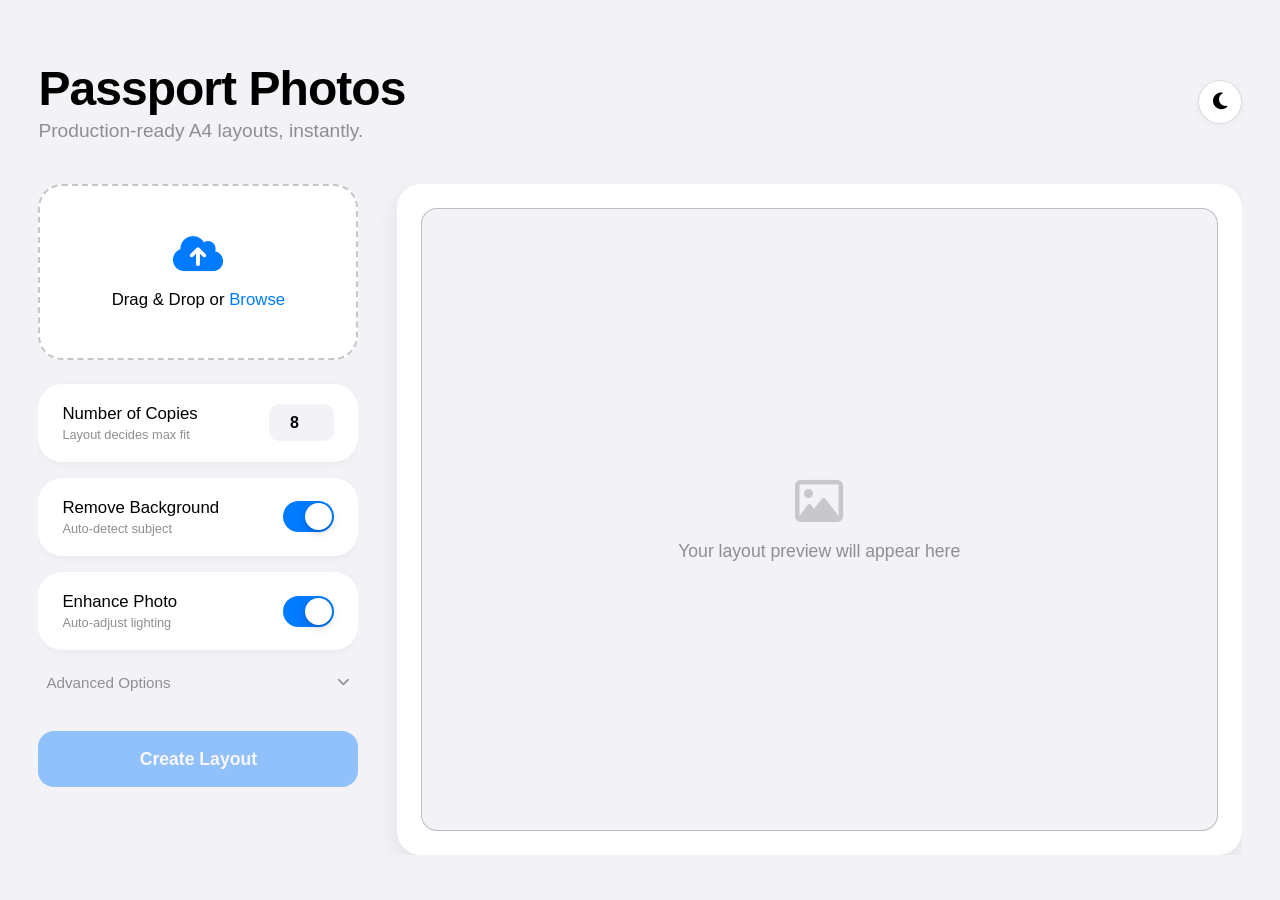
==== frontend/index.html @ 0ce2257e "feat: Implement initial frontend application with core UI, styling, and client-side logic." ====
<!DOCTYPE html>
<html lang="en">
<head>
    <meta charset="UTF-8">
    <meta name="viewport" content="width=device-width, initial-scale=1.0, viewport-fit=cover">
    <title>Passport Photo Pro</title>
    <!-- Icons -->
    <link rel="stylesheet" href="https://cdnjs.cloudflare.com/ajax/libs/font-awesome/6.4.0/css/all.min.css">
    <!-- Styles -->
    <link rel="stylesheet" href="src/css/styles.css">
</head>
<body>
    <div class="app-container">
        <header class="app-header">
            <div>
                <h1>Passport Photos</h1>
                <p>Production-ready A4 layouts, instantly.</p>
            </div>
            <button id="theme-toggle" class="theme-toggle-btn" aria-label="Toggle Theme">
                <i class="fa-solid fa-moon"></i>
            </button>
        </header>

        <main class="main-content">
            <!-- Sidebar / Controls -->
            <aside class="controls-panel">
                <form id="upload-form">
                    <div class="upload-zone" id="upload-zone">
                        <i class="fa-solid fa-cloud-arrow-up"></i>
                        <p>Drag & Drop or <span>Browse</span></p>
                        <input type="file" id="image-input" accept="image/jpeg, image/png" hidden>
                    </div>
                    
                    <!-- File details -->
                    <div id="file-info" class="file-info hidden">
                        <span id="file-name" class="file-name"></span>
                        <i class="fa-solid fa-xmark remove-btn" id="remove-file-btn" aria-label="Remove image"></i>
                    </div>

                    <div class="settings-group">
                        <div class="setting-item">
                            <div>
                                <label for="copies">Number of Copies</label>
                                <small>Layout decides max fit</small>
                            </div>
                            <input type="number" id="copies" name="copies" value="8" min="1" max="50">
                        </div>

                        <div class="setting-item">
                            <div>
                                <label for="remove-bg">Remove Background</label>
                                <small>Auto-detect subject</small>
                            </div>
                            <label class="switch">
                                <input type="checkbox" id="remove-bg" name="remove_bg" checked>
                                <span class="slider"></span>
                            </label>
                        </div>
                        
                        <div class="setting-item">
                            <div>
                                <label for="enhance">Enhance Photo</label>
                                <small>Auto-adjust lighting</small>
                            </div>
                            <label class="switch">
                                <input type="checkbox" id="enhance" name="enhance" checked>
                                <span class="slider"></span>
                            </label>
                        </div>
                    </div>

                    <div class="accordion-container">
                        <button type="button" class="accordion-toggle" id="advanced-toggle" aria-expanded="false">
                            Advanced Options
                            <i class="fa-solid fa-chevron-down chevron"></i>
                        </button>
                        <div class="accordion-content" id="advanced-content">
                            <div class="accordion-content-inner">
                                <div class="settings-group">
                                    <div class="setting-item">
                                        <div>
                                            <label for="page-size">Page Size</label>
                                        </div>
                                        <select id="page-size" name="page_size" class="custom-select">
                                            <option value="A4" selected>A4</option>
                                            <option value="Letter">US Letter</option>
                                            <option value="4x6">4x6</option>
                                            <option value="5x7">5x7</option>
                                        </select>
                                    </div>
                                    <div class="setting-item">
                                        <div>
                                            <label for="orientation">Orientation</label>
                                        </div>
                                        <select id="orientation" name="orientation" class="custom-select">
                                            <option value="portrait" selected>Portrait</option>
                                            <option value="landscape">Landscape</option>
                                        </select>
                                    </div>
                                </div>
                            </div>
                        </div>
                    </div>

                    <button type="submit" id="generate-btn" class="primary-btn" disabled>
                        Create Layout
                    </button>
                </form>

                <!-- Actions for generated preview -->
                <div id="actions-panel" class="actions-panel hidden">
                    <button id="download-btn" class="secondary-btn">
                        <i class="fa-solid fa-download"></i> Save PNG
                    </button>
                    <button id="print-btn" class="secondary-btn">
                        <i class="fa-solid fa-print"></i> Print
                    </button>
                </div>
            </aside>

            <!-- Preview Area -->
            <section class="preview-panel">
                <div class="preview-container" id="preview-container">
                    <div class="empty-state" id="empty-state">
                        <i class="fa-regular fa-image"></i>
                        <p>Your layout preview will appear here</p>
                    </div>
                    <!-- Loading overlay -->
                    <div class="loading-overlay hidden" id="loading-overlay">
                        <div class="spinner"></div>
                        <p>Processing image...</p>
                    </div>
                    <div id="live-preview-grid" class="hidden"></div>
                    <img id="final-layout-image" class="hidden" alt="A4 Passport Layout" />
                </div>
            </section>
        </main>
    </div>

    <!-- Scripts -->
    <script src="src/js/api.js"></script>
    <script src="src/js/app.js"></script>
</body>
</html>
---- frontend/src/css/styles.css ----
:root {
    /* Apple Minimal Light Mode Colors */
    --bg-page: #F2F2F7;
    --bg-card: #FFFFFF;
    --bg-elevated: #FFFFFF;
    
    --text-primary: #000000;
    --text-secondary: #8E8E93;
    --text-placeholder: #C7C7CC;
    
    --accent: #007AFF;
    --accent-hover: #0056b3;
    
    --border: rgba(60, 60, 67, 0.18);
    --border-divider: rgba(60, 60, 67, 0.29);
    
    --shadow-sm: 0 2px 8px rgba(0, 0, 0, 0.04);
    --shadow-md: 0 8px 24px rgba(0, 0, 0, 0.08);
    --shadow-lg: 0 16px 40px rgba(0, 0, 0, 0.12);

    --danger: #FF3B30;
    
    --radius-sm: 10px;
    --radius-md: 16px;
    --radius-lg: 24px;
    
    --font-system: -apple-system, BlinkMacSystemFont, "SF Pro Display", "Segoe UI", Roboto, Helvetica, Arial, sans-serif, "Apple Color Emoji", "Segoe UI Emoji", "Segoe UI Symbol";
    --transition-snappy: all 0.25s cubic-bezier(0.2, 0.8, 0.2, 1);
}

[data-theme="dark"] {
        /* Apple Minimal Dark Mode Colors */
        --bg-page: #000000;
        --bg-card: #1C1C1E;
        --bg-elevated: #2C2C2E;
        
        --text-primary: #FFFFFF;
        --text-secondary: #EBEBF5;
        --text-secondary-opacity: 0.6;
        --text-placeholder: #EBEBF5;
        
        --accent: #0A84FF;
        --accent-hover: #5E5CE6;
        
        --border: rgba(84, 84, 88, 0.65);
        --border-divider: rgba(84, 84, 88, 0.65);
        
        --shadow-sm: 0 2px 8px rgba(0, 0, 0, 0.2);
        --shadow-md: 0 8px 24px rgba(0, 0, 0, 0.4);
        --shadow-lg: 0 16px 40px rgba(0, 0, 0, 0.6);

        --danger: #FF453A;
}

* {
    margin: 0;
    padding: 0;
    box-sizing: border-box;
}

body {
    font-family: var(--font-system);
    background-color: var(--bg-page);
    color: var(--text-primary);
    min-height: 100vh;
    display: flex;
    justify-content: center;
    align-items: center;
    -webkit-font-smoothing: antialiased;
    -moz-osx-font-smoothing: grayscale;
    padding: clamp(1rem, 3vw, 3rem);
}

/* App Layout */
.app-container {
    width: 100%;
    max-width: 1400px;
    height: clamp(600px, 90vh, 1000px);
    display: flex;
    flex-direction: column;
    gap: clamp(1rem, 2vw, 2rem);
}

.app-header {
    padding: 1rem 0;
    display: flex;
    justify-content: space-between;
    align-items: center;
}

.theme-toggle-btn {
    background: var(--bg-card);
    border: 1px solid var(--border);
    color: var(--text-primary);
    width: 44px;
    height: 44px;
    border-radius: 50%;
    cursor: pointer;
    font-size: 1.2rem;
    display: flex;
    align-items: center;
    justify-content: center;
    box-shadow: var(--shadow-sm);
    transition: var(--transition-snappy);
}
.theme-toggle-btn:hover {
    background: var(--bg-elevated);
    transform: scale(1.05);
}

.app-header h1 {
    font-size: clamp(2rem, 4vw, 3rem);
    font-weight: 700;
    letter-spacing: -0.02em;
    margin-bottom: 0.25rem;
}

.app-header p {
    color: var(--text-secondary);
    font-size: clamp(1rem, 1.5vw, 1.25rem);
    font-weight: 400;
}

.main-content {
    display: flex;
    gap: clamp(1.5rem, 3vw, 2.5rem);
    flex: 1;
    overflow: hidden;
}

/* Controls Panel */
.controls-panel {
    width: clamp(300px, 25vw, 380px);
    display: flex;
    flex-direction: column;
    gap: 1.5rem;
    overflow-y: auto;
    padding-bottom: 2rem;
}

.controls-panel::-webkit-scrollbar {
    width: 0; /* Hide scrollbar for an effortless look */
}

#upload-form {
    display: flex;
    flex-direction: column;
    gap: 1.5rem;
}

/* Form Groups as Apple "List" Style */
.settings-group {
    display: flex;
    flex-direction: column;
    gap: 1rem;
}

.setting-item {
    background-color: var(--bg-card);
    border-radius: var(--radius-lg);
    box-shadow: var(--shadow-sm);
    display: flex;
    justify-content: space-between;
    align-items: center;
    padding: 1.25rem 1.5rem;
}

.setting-item label {
    font-size: 1.05rem;
    font-weight: 500;
}

.setting-item small {
    display: block;
    font-size: 0.8rem;
    color: var(--text-secondary);
    margin-top: 0.2rem;
}

.setting-item input[type="number"] {
    width: 65px;
    background-color: var(--bg-page);
    border: none;
    color: var(--text-primary);
    border-radius: var(--radius-sm);
    padding: 0.6rem;
    text-align: center;
    font-family: inherit;
    font-size: 1rem;
    font-weight: 600;
    transition: var(--transition-snappy);
}

.setting-item input[type="number"]:focus {
    outline: none;
    box-shadow: 0 0 0 2px var(--accent);
}

.custom-select {
    appearance: none;
    background-color: var(--bg-page);
    border: none;
    color: var(--text-primary);
    border-radius: var(--radius-sm);
    padding: 0.6rem 2rem 0.6rem 1rem;
    font-family: inherit;
    font-size: 1rem;
    font-weight: 600;
    cursor: pointer;
    background-image: url('data:image/svg+xml;charset=US-ASCII,<svg xmlns="http://www.w3.org/2000/svg" width="24" height="24" viewBox="0 0 24 24" fill="none" stroke="%238E8E93" stroke-width="2" stroke-linecap="round" stroke-linejoin="round"><polyline points="6 9 12 15 18 9"></polyline></svg>');
    background-repeat: no-repeat;
    background-position: right 0.5rem center;
    background-size: 1em;
}
.custom-select:focus {
    outline: none;
    box-shadow: 0 0 0 2px var(--accent);
}

/* Accordion Styles */
.accordion-toggle {
    width: 100%;
    display: flex;
    justify-content: space-between;
    align-items: center;
    background: none;
    border: none;
    padding: 0 0.5rem;
    color: var(--text-secondary);
    font-size: 0.95rem;
    font-weight: 500;
    cursor: pointer;
    margin-bottom: 0.5rem;
}

.accordion-toggle:focus {
    outline: none;
}

.accordion-toggle .chevron {
    transition: transform 0.3s ease;
    font-size: 0.8rem;
}

.accordion-toggle[aria-expanded="true"] .chevron {
    transform: rotate(-180deg);
}

.accordion-content {
    display: grid;
    grid-template-rows: 0fr;
    transition: grid-template-rows 0.3s ease;
}

.accordion-content.open {
    grid-template-rows: 1fr;
}

.accordion-content-inner {
    overflow: hidden;
}

/* Apple iOS Toggle Switch */
.switch {
    position: relative;
    display: inline-block;
    width: 51px;
    height: 31px;
}

.switch input { 
    opacity: 0;
    width: 0;
    height: 0;
}

.slider {
    position: absolute;
    cursor: pointer;
    top: 0; left: 0; right: 0; bottom: 0;
    background-color: var(--border);
    transition: var(--transition-snappy);
    border-radius: 31px;
}

.slider:before {
    position: absolute;
    content: "";
    height: 27px;
    width: 27px;
    left: 2px;
    bottom: 2px;
    background-color: #FFFFFF;
    transition: var(--transition-snappy);
    border-radius: 50%;
    box-shadow: 0 3px 8px rgba(0,0,0,0.15), 0 3px 1px rgba(0,0,0,0.06);
}

input:focus-visible + .slider {
    box-shadow: 0 0 0 3px rgba(0, 122, 255, 0.4);
}

input:checked + .slider {
    background-color: var(--accent);
}

input:checked + .slider:before {
    transform: translateX(20px);
}

/* Upload Zone */
.upload-zone {
    background-color: var(--bg-card);
    border: 2px dashed var(--border-divider);
    border-radius: var(--radius-lg);
    padding: 3rem 1.5rem;
    text-align: center;
    cursor: pointer;
    transition: var(--transition-snappy);
    display: flex;
    flex-direction: column;
    align-items: center;
    justify-content: center;
    gap: 1rem;
}

.upload-zone:hover, .upload-zone.dragover {
    border-color: var(--accent);
    background-color: var(--bg-elevated);
    transform: scale(0.99);
}

.upload-zone i {
    font-size: 2.5rem;
    color: var(--accent);
}

.upload-zone p {
    font-size: 1.05rem;
    font-weight: 500;
}

.upload-zone span {
    color: var(--accent);
}

/* File Info */
.file-info {
    display: flex;
    align-items: center;
    justify-content: space-between;
    background-color: var(--bg-card);
    padding: 1.25rem 1.5rem;
    border-radius: var(--radius-lg);
    font-size: 1rem;
    font-weight: 500;
    box-shadow: var(--shadow-sm);
}

.hidden {
    display: none !important;
}

.file-name {
    white-space: nowrap;
    overflow: hidden;
    text-overflow: ellipsis;
    max-width: 85%;
}

.remove-btn {
    color: var(--text-secondary);
    cursor: pointer;
    font-size: 1.25rem;
    transition: var(--transition-snappy);
}

.remove-btn:hover {
    color: var(--danger);
}

/* Buttons */
.primary-btn, .secondary-btn {
    width: 100%;
    padding: 1.1rem;
    border: none;
    border-radius: var(--radius-md);
    font-family: inherit;
    font-weight: 600;
    font-size: 1.1rem;
    cursor: pointer;
    transition: var(--transition-snappy);
    display: flex;
    justify-content: center;
    align-items: center;
    gap: 0.5rem;
}

.primary-btn {
    background-color: var(--accent);
    color: #FFFFFF;
    margin-top: 0.5rem;
}

.primary-btn:hover:not(:disabled) {
    background-color: var(--accent-hover);
    transform: scale(0.98);
}

.primary-btn:disabled {
    opacity: 0.4;
    cursor: not-allowed;
    transform: none;
}

.actions-panel {
    display: flex;
    gap: 1rem;
    margin-top: 1rem;
}

.secondary-btn {
    background-color: var(--bg-card);
    color: var(--accent);
    border: 1px solid var(--border);
    padding: 0.9rem;
    font-size: 1rem;
}

.secondary-btn:hover {
    background-color: var(--bg-elevated);
}

/* Preview Panel */
.preview-panel {
    flex: 1;
    background-color: var(--bg-card);
    border-radius: var(--radius-lg);
    box-shadow: var(--shadow-md);
    position: relative;
    overflow: hidden;
    display: flex;
    flex-direction: column;
}

.preview-container {
    flex: 1;
    background-color: var(--bg-page);
    margin: 1.5rem;
    border-radius: var(--radius-md);
    display: flex;
    justify-content: center;
    align-items: center;
    overflow: auto;
    position: relative;
    border: 1px solid var(--border-divider);
}

.preview-container #final-layout-image {
    max-width: 90%;
    max-height: 90%;
    object-fit: contain;
    box-shadow: var(--shadow-sm);
    background: #FFFFFF;
    border-radius: 4px; /* subtle paper edge */
    transition: opacity 0.3s ease-in;
    animation: fadeScale 0.4s cubic-bezier(0.2, 0.8, 0.2, 1);
}

#live-preview-grid {
    display: flex;
    flex-wrap: wrap;
    align-content: flex-start;
    justify-content: center;
    gap: 12px;
    width: 100%;
    height: 100%;
    padding: 2rem;
    overflow-y: auto;
}

#live-preview-grid::-webkit-scrollbar {
    width: 6px;
}
#live-preview-grid::-webkit-scrollbar-thumb {
    background: var(--border);
    border-radius: 6px;
}

#live-preview-grid img {
    height: clamp(80px, 15vh, 150px);
    width: auto;
    object-fit: cover;
    border-radius: var(--radius-sm);
    box-shadow: var(--shadow-sm);
    animation: fadeScale 0.3s cubic-bezier(0.2, 0.8, 0.2, 1);
}

@keyframes fadeScale {
    from { opacity: 0; transform: scale(0.96); }
    to { opacity: 1; transform: scale(1); }
}

.empty-state {
    text-align: center;
    color: var(--text-secondary);
    display: flex;
    flex-direction: column;
    align-items: center;
    gap: 1rem;
}

.empty-state i {
    font-size: 3rem;
    color: var(--text-placeholder);
}

.empty-state p {
    font-size: 1.1rem;
    font-weight: 500;
}

/* Loader */
.loading-overlay {
    position: absolute;
    top: 0; left: 0; right: 0; bottom: 0;
    background: var(--bg-card);
    opacity: 0.95;
    z-index: 10;
    display: flex;
    flex-direction: column;
    justify-content: center;
    align-items: center;
    gap: 1.5rem;
}

/* Apple-style spinner */
.spinner {
    width: 36px;
    height: 36px;
    border: 3px solid var(--border);
    border-top-color: var(--accent);
    border-radius: 50%;
    animation: spin 0.8s linear infinite;
}

.loading-overlay p {
    color: var(--text-secondary);
    font-weight: 500;
    font-size: 1.1rem;
}

@keyframes spin {
    to { transform: rotate(360deg); }
}

/* Responsive */
@media (max-width: 900px) {
    .main-content {
        flex-direction: column;
    }
    .controls-panel {
        width: 100%;
        padding-bottom: 0;
    }
    .preview-panel {
        min-height: 500px;
    }
}

/* Print Styles */
@media print {
    body, html {
        background: white !important;
        color: black !important;
        min-height: auto;
        height: 100%;
        margin: 0;
        padding: 0;
    }
    
    .app-header, .controls-panel {
        display: none !important;
    }
    
    .app-container, .main-content, .preview-panel, .preview-container {
        width: 100% !important;
        height: 100% !important;
        max-width: none !important;
        margin: 0 !important;
        padding: 0 !important;
        border: none !important;
        box-shadow: none !important;
        background: none !important;
        display: block !important;
    }
    
    #preview-image {
        width: 100% !important;
        max-height: 100% !important;
        object-fit: contain !important;
        page-break-after: always;
        display: block;
        margin: 0 auto;
        box-shadow: none !important;
    }
}
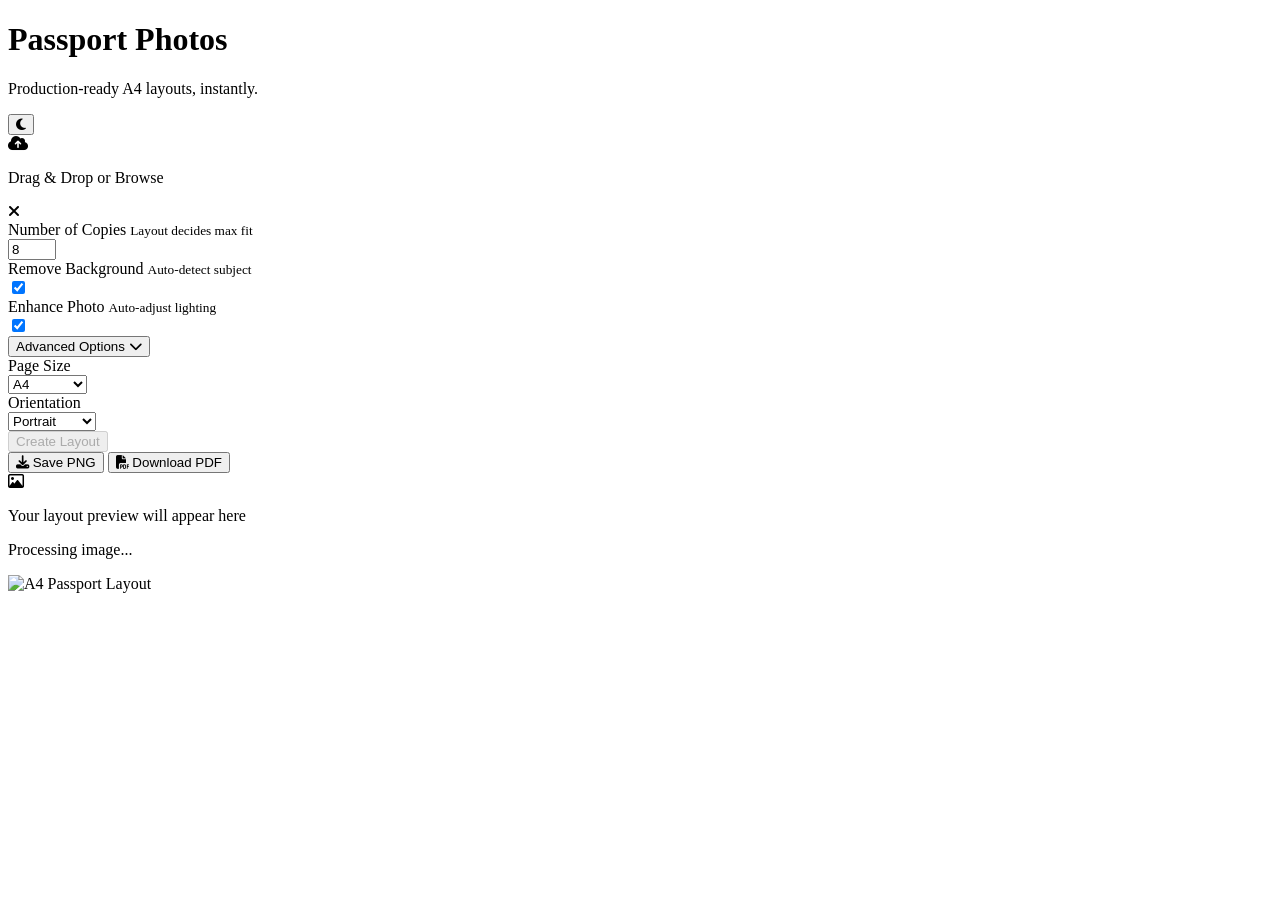
==== commit aa890399: "feat: Unify frontend and backend into a single FastAPI application, serving static assets and removi" ====
--- a/frontend/index.html
+++ b/frontend/index.html
@@ -7,7 +7,7 @@
     <!-- Icons -->
     <link rel="stylesheet" href="https://cdnjs.cloudflare.com/ajax/libs/font-awesome/6.4.0/css/all.min.css">
     <!-- Styles -->
-    <link rel="stylesheet" href="src/css/styles.css">
+    <link rel="stylesheet" href="/static/css/styles.css">
 </head>
 <body>
     <div class="app-container">
@@ -112,8 +112,8 @@
                     <button id="download-btn" class="secondary-btn">
                         <i class="fa-solid fa-download"></i> Save PNG
                     </button>
-                    <button id="print-btn" class="secondary-btn">
-                        <i class="fa-solid fa-print"></i> Print
+                    <button id="download-pdf-btn" class="secondary-btn">
+                        <i class="fa-solid fa-file-pdf"></i> Download PDF
                     </button>
                 </div>
             </aside>
@@ -138,7 +138,7 @@
     </div>
 
     <!-- Scripts -->
-    <script src="src/js/api.js"></script>
-    <script src="src/js/app.js"></script>
+    <script src="/static/js/api.js"></script>
+    <script src="/static/js/app.js"></script>
 </body>
 </html>
